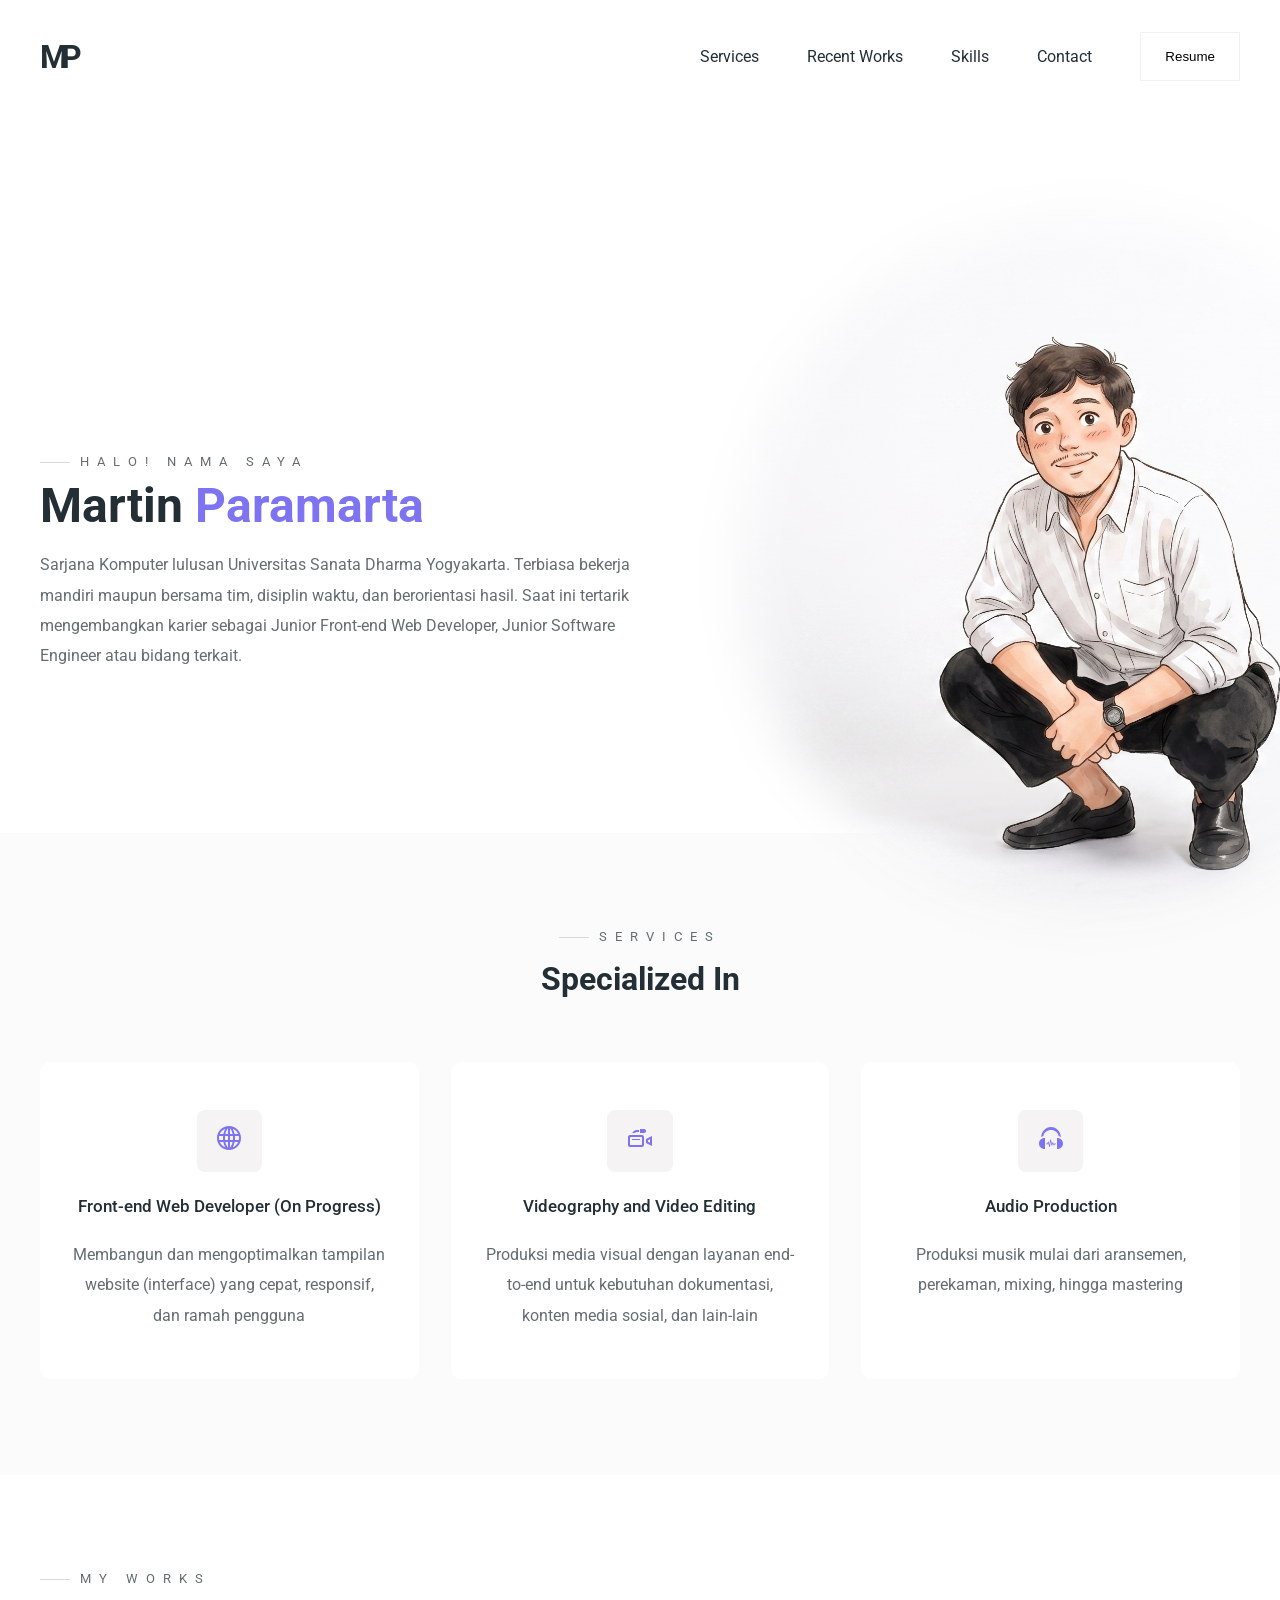
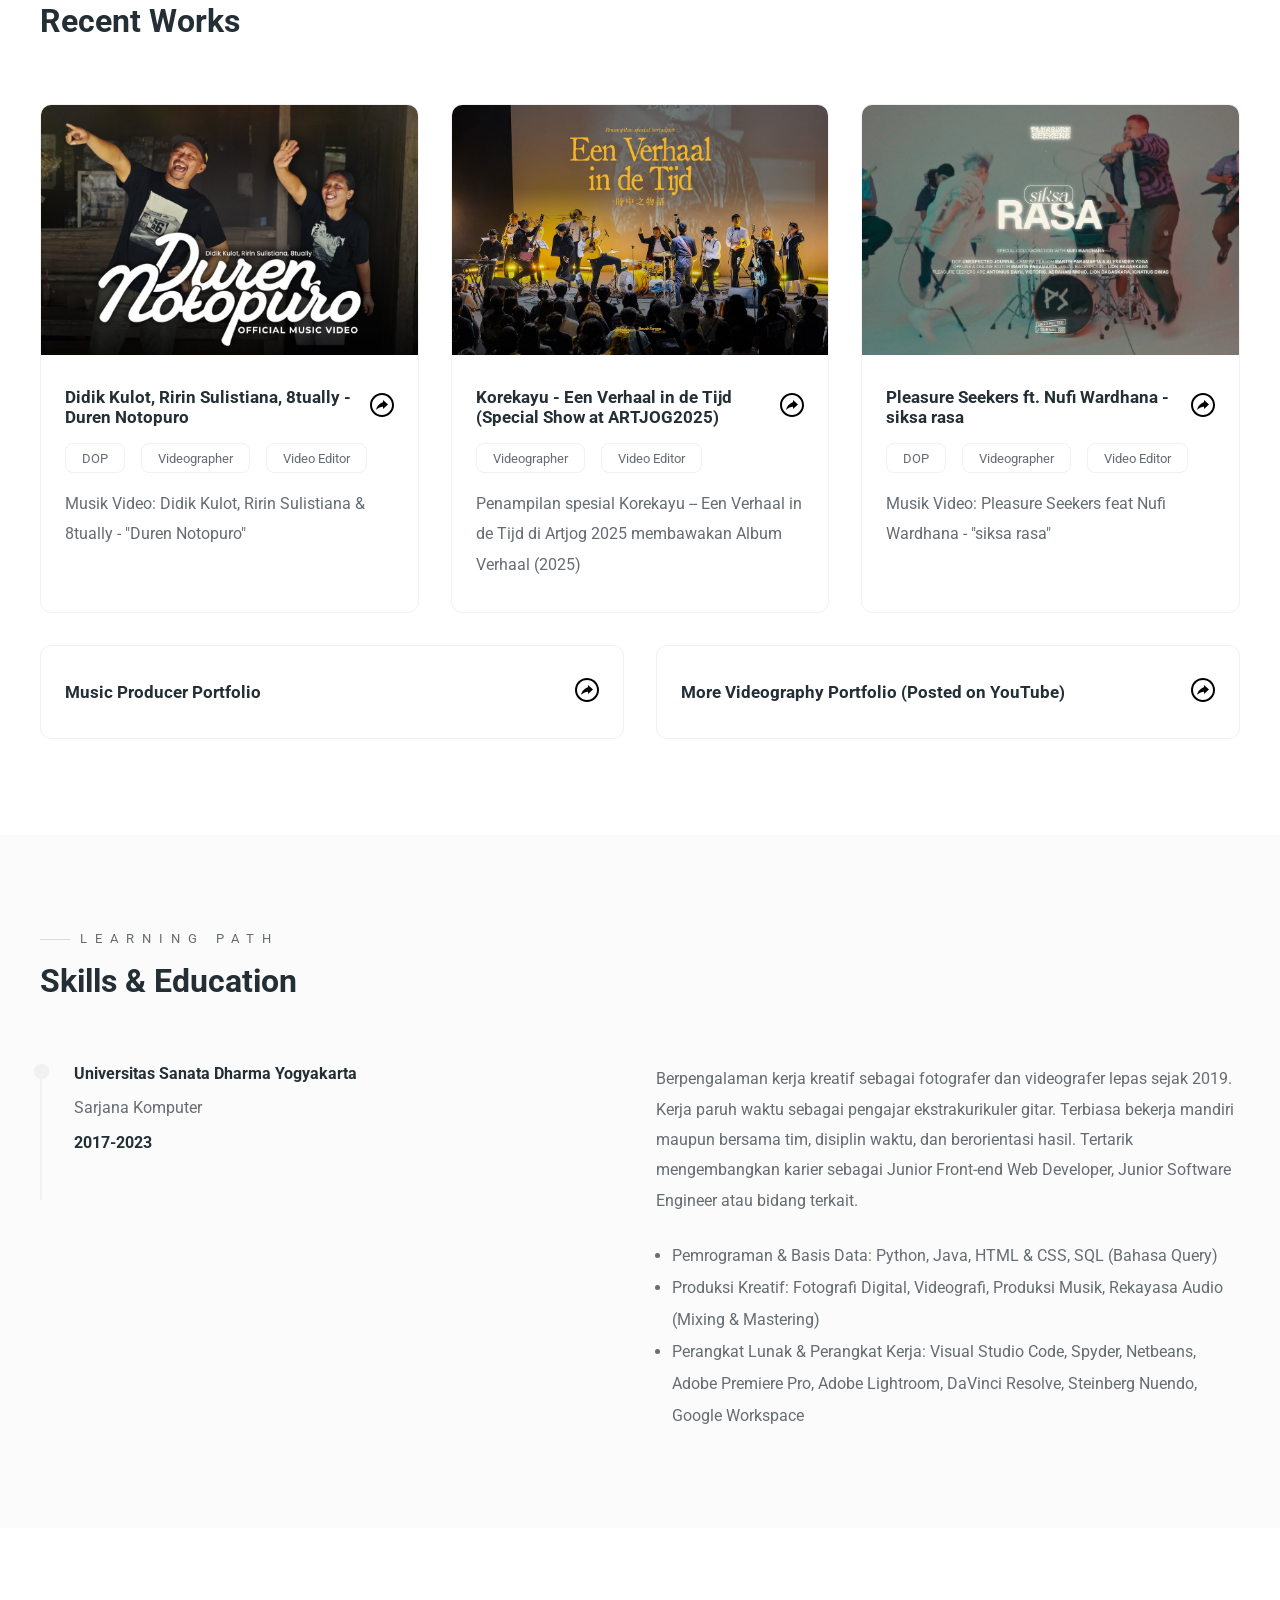
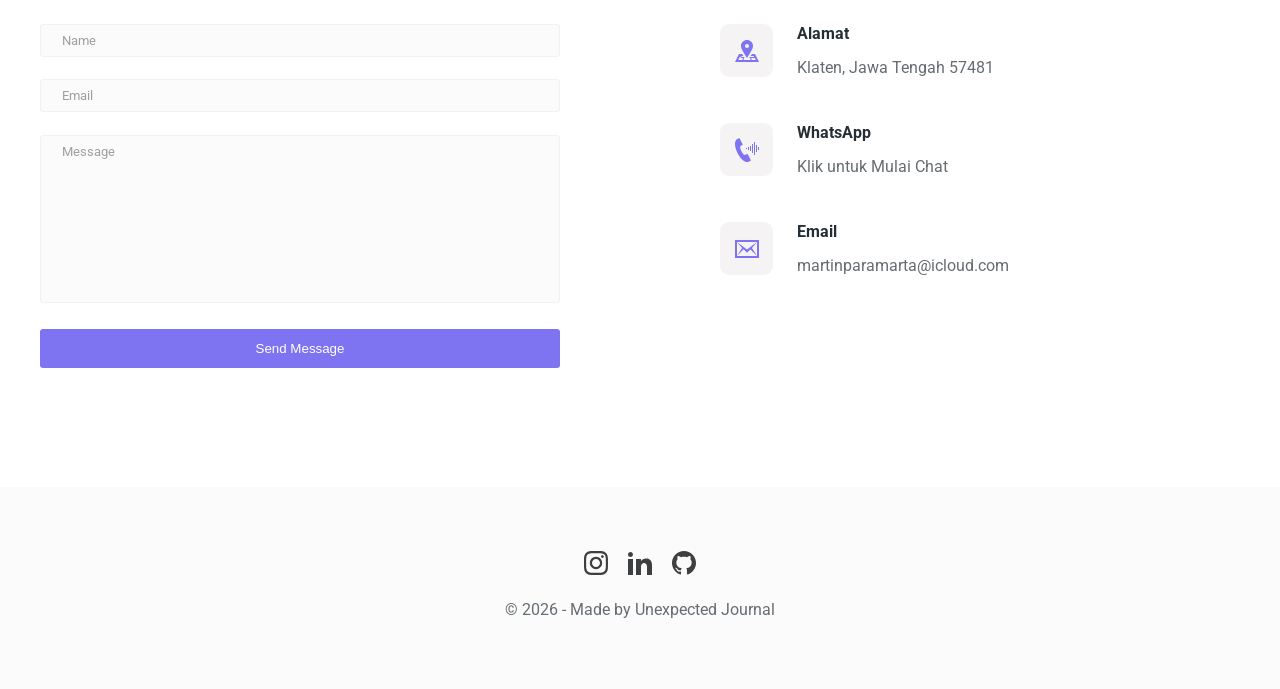
==== index.html @ ab2cdf09 "first commit" ====
<!DOCTYPE html>
<html lang="en">

<head>
    <meta charset="UTF-8">
    <meta name="viewport" content="width=device-width, initial-scale=1.0">
    <meta http-equiv="X-UA-Compatible" content="IE=edge">
    <title>Martin Paramarta - Portfolio</title>
    <link rel="icon" type="image/x-icon" href="/images/favicon.png">
    <link rel="stylesheet" href="styles/style.css">
    <link rel="stylesheet" href="styles/responsive.css">
</head>

<body>
    <!-- Header -->
    <header>
        <div class="main-container">
            <div class="nav">
                <div class="logo">
                    <a href="/index.html">MP</a>
                </div>
                <nav>
                    <ul>
                        <li><a href="#services">Services</a></li>
                        <li><a href="#portfolios">Recent Works</a></li>
                        <!--                         <li><a href="detailed-portfolio.html">More Portfolio</a></li> -->
                        <li><a href="#skills">Skills</a></li>
                        <li><a href="#contact">Contact</a></li>
                        <li><a href="https://docs.google.com/document/d/e/2PACX-1vTOr4Q7ADKhmPF-OUACERyrr32maQyXuFWQraZSVFPRrg-FwqGyvsqdiiZtaxk9Cw/pub"
                                target="_blank">
                                <button class="btn">Resume</button>
                            </a>

                        </li>
                    </ul>
                </nav>

                <div class="burger">
                    <div class="line-1"></div>
                    <div class="line-2"></div>
                    <div class="line-3"></div>
                </div>
            </div>

            <section id="hero">
                <div class="hero-left">
                    <div class="h3 pre-title">Halo! Nama Saya</div>
                    <h1 class="hero-name">Martin <span>Paramarta</span></h1>
                    <p>
                        Sarjana Komputer lulusan Universitas Sanata Dharma Yogyakarta. Terbiasa bekerja mandiri maupun
                        bersama tim, disiplin waktu, dan berorientasi hasil. Saat ini tertarik mengembangkan karier
                        sebagai Junior Front-end Web Developer, Junior Software Engineer atau bidang terkait.
                    </p>
                </div>
                <div class="hero-right">
                    <img src="./images/hero-image-profile.png" alt="Avatar Image">
                </div>
            </section>
        </div>
    </header>
    <!-- End of Header -->

    <!-- Services -->
    <section id="services">
        <div class="services main-container">
            <h3 class="pre-title">Services</h3>
            <h1 class="section-title services-title">Specialized In<h1>
                    <div class="grid-items">
                        <!-- Service 1 -->
                        <div class="service">
                            <div class="service-icon">
                                <svg xmlns="http://www.w3.org/2000/svg" width="24" height="24" viewBox="0 0 24 24">
                                    <path
                                        d="M12 0c-6.627 0-12 5.373-12 12s5.373 12 12 12 12-5.373 12-12-5.373-12-12-12zm10 12c0 .685-.07 1.354-.202 2h-3.853c.121-1.283.129-2.621 0-4h3.853c.132.646.202 1.315.202 2zm-.841-4h-3.5c-.383-1.96-1.052-3.751-1.948-5.278 2.435.977 4.397 2.882 5.448 5.278zm-5.554 0h-2.605v-5.658c1.215 1.46 2.117 3.41 2.605 5.658zm-4.605-5.658v5.658h-2.605c.488-2.248 1.39-4.198 2.605-5.658zm0 7.658v4h-2.93c-.146-1.421-.146-2.577 0-4h2.93zm0 6v5.658c-1.215-1.46-2.117-3.41-2.605-5.658h2.605zm2 5.658v-5.658h2.605c-.488 2.248-1.39 4.198-2.605 5.658zm0-7.658v-4h2.93c.146 1.421.146 2.577 0 4h-2.93zm-4.711-11.278c-.896 1.527-1.565 3.318-1.948 5.278h-3.5c1.051-2.396 3.013-4.301 5.448-5.278zm-6.087 7.278h3.853c-.121 1.283-.129 2.621 0 4h-3.853c-.132-.646-.202-1.315-.202-2s.07-1.354.202-2zm.639 6h3.5c.383 1.96 1.052 3.751 1.948 5.278-2.435-.977-4.397-2.882-5.448-5.278zm12.87 5.278c.896-1.527 1.565-3.318 1.948-5.278h3.5c-1.051 2.396-3.013 4.301-5.448 5.278z" />
                                </svg>
                            </div>
                            <h4>Front-end Web Developer (On Progress)</h4>
                            <p>Membangun dan mengoptimalkan tampilan website (interface) yang cepat, responsif, dan
                                ramah pengguna</p>
                        </div>

                        <!-- Service 2 -->
                        <div class="service">
                            <div class="service-icon">
                                <svg xmlns="http://www.w3.org/2000/svg" width="24" height="24" viewBox="0 0 24 24">
                                    <path
                                        d="M13.5 11c.276 0 .5.224.5.5v7c0 .276-.224.5-.5.5h-11c-.276 0-.5-.224-.5-.5v-7c0-.276.224-.5.5-.5h11zm2.5 0c0-1.104-.896-2-2-2h-12c-1.104 0-2 .896-2 2v8c0 1.104.896 2 2 2h12c1.104 0 2-.896 2-2v-8zm-4 3h-8v-1h8v1zm-3.757-10h2.757v2h-2.103c-.887 0-1.245.423-1.85 1h-3.047l2.121-2.121c.563-.563 1.326-.879 2.122-.879zm9.817 1c0 1.104-.896 2-2 2h-4.06v-4h4.06c1.104 0 2 .895 2 2zm3.94 8.236v3.528l-2-1v-1.528l2-1zm2-3.236l-6 3v4l6 3v-10z" />
                                </svg>
                            </div>
                            <h4>Videography and Video Editing</h4>
                            <p>Produksi media visual dengan layanan end-to-end untuk kebutuhan dokumentasi, konten media
                                sosial, dan lain-lain</p>
                        </div>

                        <!-- Service 3 -->
                        <div class="service">
                            <div class="service-icon">
                                <svg xmlns="http://www.w3.org/2000/svg" width="24" height="24" viewBox="0 0 24 24">
                                    <path
                                        d="M6 23v-11c-4.036 0-6 2.715-6 5.5 0 2.807 1.995 5.5 6 5.5zm18-5.5c0-2.785-1.964-5.5-6-5.5v11c4.005 0 6-2.693 6-5.5zm-12-13.522c-3.879-.008-6.861 2.349-7.743 6.195-.751.145-1.479.385-2.161.716.629-5.501 4.319-9.889 9.904-9.889 5.589 0 9.29 4.389 9.916 9.896-.684-.334-1.415-.575-2.169-.721-.881-3.85-3.867-6.205-7.747-6.197zm-1.151 16.712l.786-4.788.803 3.446c.079.353.569.393.703.053l.727-1.858.678 1.582c.113.262.468.303.637.072l.618-.84h1.199v-.737h-1.391c-.117 0-.229.056-.298.151l-.342.469-.779-1.813c-.13-.303-.562-.296-.683.011l-.616 1.576-.95-4.208c-.09-.398-.659-.375-.724.022l-.788 4.86-.805-2.993c-.09-.357-.595-.377-.709-.023l-.598 1.948h-1.317v.737h1.607c.133 0 .278-.108.315-.235l.298-1.008.906 3.607c.099.389.659.363.723-.031z" />
                                </svg>
                            </div>
                            <h4>Audio Production</h4>
                            <p>Produksi musik mulai dari aransemen, perekaman, mixing, hingga mastering
                            <p>
                        </div>
                    </div>
        </div>
    </section>
    <!-- End of Services -->

    <!-- Portfolio -->
    <section id="portfolios">
        <div class="portfolios main-container">
            <h3 class="pre-title">My Works</h3>
            <h1 class="section-title">Recent Works</h1>
            <div class="grid-items">

                <!-- Portfolio 1 -->
                <div class="portfolio">
                    <div class="portfolio-cover">
                        <img src="/images/portfolio/DidikKulot.jpg" alt="Portofolio 1">
                    </div>

                    <div class="portfolio-info">
                        <div class="portfolio-title">
                            <h4>Didik Kulot, Ririn Sulistiana, 8tually - Duren Notopuro</h4>
                            <a href="https://www.youtube.com/watch?v=ody6l8ahqWs" target="_blank"
                                class="portfolio-link">
                                <svg xmlns="http://www.w3.org/2000/svg" width="24" height="24" viewBox="0 0 24 24">
                                    <path
                                        d="M12 2c5.514 0 10 4.486 10 10s-4.486 10-10 10-10-4.486-10-10 4.486-10 10-10zm0-2c-6.627 0-12 5.373-12 12s5.373 12 12 12 12-5.373 12-12-5.373-12-12-12zm-6 17c1.513-6.587 7-7.778 7-7.778v-2.222l5 4.425-5 4.464v-2.223c0 .001-3.78-.114-7 3.334z" />
                                </svg>
                            </a>
                        </div>
                        <div class="portfolio-tags">
                            <div>DOP</div>
                            <div>Videographer</div>
                            <div>Video Editor</div>
                        </div>
                        <p>Musik Video: Didik Kulot, Ririn Sulistiana & 8tually - "Duren Notopuro"</p>
                    </div>
                </div>

                <!-- Portfolio 2 -->
                <div class="portfolio">
                    <div class="portfolio-cover">
                        <img src="/images/portfolio/KorekayuEen.jpg" alt="Portofolio 2">
                    </div>

                    <div class="portfolio-info">
                        <div class="portfolio-title">
                            <h4>Korekayu - Een Verhaal in de Tijd (Special Show at ARTJOG2025)</h4>
                            <a href="https://www.youtube.com/watch?v=RNj8ErkPtQ4&t=611s" target="_blank"
                                class="portfolio-link">
                                <svg xmlns="http://www.w3.org/2000/svg" width="24" height="24" viewBox="0 0 24 24">
                                    <path
                                        d="M12 2c5.514 0 10 4.486 10 10s-4.486 10-10 10-10-4.486-10-10 4.486-10 10-10zm0-2c-6.627 0-12 5.373-12 12s5.373 12 12 12 12-5.373 12-12-5.373-12-12-12zm-6 17c1.513-6.587 7-7.778 7-7.778v-2.222l5 4.425-5 4.464v-2.223c0 .001-3.78-.114-7 3.334z" />
                                </svg>
                            </a>
                        </div>
                        <div class="portfolio-tags">
                            <div>Videographer</div>
                            <div>Video Editor</div>
                        </div>
                        <p>Penampilan spesial Korekayu -- Een Verhaal in de Tijd di Artjog 2025 membawakan Album Verhaal
                            (2025)</p>
                    </div>
                </div>

                <!-- Portfolio 3 -->
                <div class="portfolio">
                    <div class="portfolio-cover">
                        <img src="/images/portfolio/PleasureSiksaRasa.jpg" alt="Portofolio 3">
                    </div>

                    <div class="portfolio-info">
                        <div class="portfolio-title">
                            <h4>Pleasure Seekers ft. Nufi Wardhana - siksa rasa</h4>
                            <a href="https://www.youtube.com/watch?v=SEQsMCCfrNI" target="_blank"
                                class="portfolio-link">
                                <svg xmlns="http://www.w3.org/2000/svg" width="24" height="24" viewBox="0 0 24 24">
                                    <path
                                        d="M12 2c5.514 0 10 4.486 10 10s-4.486 10-10 10-10-4.486-10-10 4.486-10 10-10zm0-2c-6.627 0-12 5.373-12 12s5.373 12 12 12 12-5.373 12-12-5.373-12-12-12zm-6 17c1.513-6.587 7-7.778 7-7.778v-2.222l5 4.425-5 4.464v-2.223c0 .001-3.78-.114-7 3.334z" />
                                </svg>
                            </a>
                        </div>
                        <div class="portfolio-tags">
                            <div>DOP</div>
                            <div>Videographer</div>
                            <div>Video Editor</div>
                        </div>
                        <p>Musik Video: Pleasure Seekers feat Nufi Wardhana - "siksa rasa"</p>
                    </div>
                </div>
                <div></div>
            </div>

            <div class="row-bottom">
                <!-- Portfolio 4 -->
                <div class="portfolio">
                    <div class="portfolio-info">
                        <div class="portfolio-title">
                            <h4>Music Producer Portfolio</h4>
                            <a href="https://drive.google.com/drive/folders/18QcXZD2z_mOtDazH-LnTQJ8lwPVHNUxE?usp=sharing"
                                target="_blank" class="portfolio-link">
                                <svg xmlns="http://www.w3.org/2000/svg" width="24" height="24" viewBox="0 0 24 24">
                                    <path
                                        d="M12 2c5.514 0 10 4.486 10 10s-4.486 10-10 10-10-4.486-10-10 4.486-10 10-10zm0-2c-6.627 0-12 5.373-12 12s5.373 12 12 12 12-5.373 12-12-5.373-12-12-12zm-6 17c1.513-6.587 7-7.778 7-7.778v-2.222l5 4.425-5 4.464v-2.223c0 .001-3.78-.114-7 3.334z" />
                                </svg>
                            </a>
                        </div>

                    </div>
                </div>

                <!-- Portfolio 5 -->
                <div class="portfolio">
                    <div class="portfolio-info">
                        <div class="portfolio-title">
                            <h4>More Videography Portfolio (Posted on YouTube)</h4>
                            <a href="https://www.youtube.com/playlist?list=PL3d4j510fymAic3P80GVKo7r_twOkDFHW"
                                target="_blank" class="portfolio-link">
                                <svg xmlns="http://www.w3.org/2000/svg" width="24" height="24" viewBox="0 0 24 24">
                                    <path
                                        d="M12 2c5.514 0 10 4.486 10 10s-4.486 10-10 10-10-4.486-10-10 4.486-10 10-10zm0-2c-6.627 0-12 5.373-12 12s5.373 12 12 12 12-5.373 12-12-5.373-12-12-12zm-6 17c1.513-6.587 7-7.778 7-7.778v-2.222l5 4.425-5 4.464v-2.223c0 .001-3.78-.114-7 3.334z" />
                                </svg>
                            </a>
                        </div>

                    </div>
                </div>
            </div>
        </div>
    </section>
    <!-- End of Portfolio -->

    <!-- Skills & Education -->
    <section id="skills">
        <div class="skills main-container">
            <h3 class="pre-title">Learning Path</h3>
            <h1 class="section-title">Skills & Education</h1>

            <div class="skills-grid">
                <div class="skills-left">
                    <div class="education">
                        <div class="line">
                            <div></div>
                        </div>

                        <!-- Education 1 -->
                        <!--                         <div class="education-info">
                            <h4 class="education-title">University</h4>
                            <p>Bachelor Degree</p>
                            <h4 class="education-years">2017-2023</h4>
                        </div> -->
                    </div>

                    <div class="education">
                        <div class="line">
                            <div></div>
                        </div>

                        <!-- Education 2 -->
                        <div class="education-info">
                            <h4 class="education-title">Universitas Sanata Dharma Yogyakarta</h4>
                            <p>Sarjana Komputer</p>
                            <h4 class="education-years">2017-2023</h4>
                        </div>
                    </div>
                </div>

                <div class="skills-right">
                    <p>Berpengalaman kerja kreatif sebagai fotografer dan videografer lepas sejak 2019. Kerja paruh
                        waktu sebagai pengajar ekstrakurikuler gitar. Terbiasa bekerja mandiri maupun bersama tim,
                        disiplin waktu, dan berorientasi hasil. Tertarik mengembangkan karier sebagai Junior Front-end
                        Web Developer, Junior Software Engineer atau bidang terkait.
                    </p>
                    <!--                     <div class="skills-list">
                        <ul>
                            <li>Video Editor</li>
                            <li>Video Editor</li>
                            <li>Video Editor</li>
                            <li>Video Editor</li>
                        </ul>
                        <ul>
                            <li>Audio Production</li>
                            <li>Audio Production</li>
                            <li>Audio Production</li>
                            <li>Audio Production</li>
                        </ul>
                    </div> -->
                    <div class="skills-list">
                        <ul>
                            <li>Pemrograman & Basis Data: Python, Java, HTML & CSS, SQL (Bahasa Query)</li>
                            <li>Produksi Kreatif: Fotografi Digital, Videografi, Produksi Musik, Rekayasa Audio (Mixing
                                & Mastering)</li>
                            <li>Perangkat Lunak & Perangkat Kerja: Visual Studio Code, Spyder, Netbeans, Adobe Premiere
                                Pro, Adobe Lightroom, DaVinci Resolve, Steinberg Nuendo, Google Workspace</li>
                        </ul>
                    </div>
                </div>
            </div>
        </div>
    </section>
    <!-- End of Skills & Education -->

    <!-- Contact -->
    <section id="contact">
        <div class="contact main-container">
            <div class="contact-left">
                <form class="contact-form" action="https://formspree.io/f/xpqvweja" method="POST">
                    <div>
                        <input type="text" placeholder="Name" name="name">
                    </div>
                    <div>
                        <input type="email" placeholder="Email" name="email">
                    </div>
                    <div>
                        <textarea name="message" id="message" cols="30" rows="10" placeholder="Message"></textarea>
                    </div>
                    <div>
                        <button class="btn-submit">Send Message</button>
                    </div>
                </form>
            </div>
            <div class="contact-right">
                <!-- Contact Item 1 -->
                <div class="contact-item">
                    <div class="contact-item-icon">
                        <svg xmlns="http://www.w3.org/2000/svg" width="24" height="24" viewBox="0 0 24 24">
                            <path
                                d="M12 1c-3.148 0-6 2.553-6 5.702 0 3.148 2.602 6.907 6 12.298 3.398-5.391 6-9.15 6-12.298 0-3.149-2.851-5.702-6-5.702zm0 8c-1.105 0-2-.895-2-2s.895-2 2-2 2 .895 2 2-.895 2-2 2zm8 6h-3.135c-.385.641-.798 1.309-1.232 2h3.131l.5 1h-4.264l-.344.544-.289.456h.558l.858 2h-7.488l.858-2h.479l-.289-.456-.343-.544h-2.042l-1.011-1h2.42c-.435-.691-.848-1.359-1.232-2h-3.135l-4 8h24l-4-8zm-12.794 6h-3.97l1.764-3.528 1.516 1.528h1.549l-.859 2zm8.808-2h3.75l1 2h-3.892l-.858-2z" />
                        </svg>
                    </div>
                    <div class="contact-item-detail">
                        <h4>Alamat</h4>
                        <p>Klaten, Jawa Tengah 57481</p>
                    </div>
                </div>
                <!-- Contact Item 2 -->
                <div class="contact-item">
                    <div class="contact-item-icon">
                        <svg width="24" height="24" xmlns="http://www.w3.org/2000/svg" fill-rule="evenodd"
                            clip-rule="evenodd">
                            <path
                                d="M16 22.621l-3.521-6.795c-.007.004-1.974.97-2.064 1.011-2.24 1.086-6.799-7.82-4.609-8.994l2.082-1.026-3.492-6.817-2.106 1.039c-1.622.845-2.298 2.627-2.289 4.843.027 6.902 6.711 18.013 12.212 18.117.575.011 1.137-.098 1.677-.345.121-.055 2.102-1.029 2.11-1.033zm4-5.621h-1v-13h1v13zm-2-2h-1v-9h1v9zm4-1h-1v-7h1v7zm-6-1h-1v-5h1v5zm-2-1h-1v-3h1v3zm10 0h-1v-3h1v3zm-12-1h-1v-1h1v1z" />
                        </svg>
                    </div>
                    <div class="contact-item-detail">
                        <h4>WhatsApp</h4>
                        <div class="contact-whatsapp"> <a href="https://api.whatsapp.com/send?phone=6285802259599"
                                target="_blank">
                                <p>Klik untuk Mulai Chat</p>
                            </a></div>
                    </div>
                </div>
                <!-- Contact Item 3 -->
                <div class="contact-item">
                    <div class="contact-item-icon">
                        <svg xmlns="http://www.w3.org/2000/svg" width="24" height="24" viewBox="0 0 24 24">
                            <path
                                d="M22 5v14h-20v-14h20zm2-2h-24v18h24v-18zm-2 16l-6.526-6.618-3.445 3.483-3.418-3.525-6.611 6.66 5.051-8-5.051-6 10.029 7.446 9.971-7.446-4.998 6.01 4.998 7.99z" />
                        </svg>
                    </div>
                    <div class="contact-item-detail">
                        <h4>Email</h4>
                        <p>martinparamarta@icloud.com</p>
                    </div>
                </div>
            </div>
        </div>
    </section>
    <!-- End of Contact -->

    <!-- Footer -->
    <footer>
        <div class="footer-icon">
            <a href="https://www.instagram.com/martinpmt/" target="_blank">
                <svg xmlns="http://www.w3.org/2000/svg" width="24" height="24" viewBox="0 0 24 24">
                    <path
                        d="M12 2.163c3.204 0 3.584.012 4.85.07 3.252.148 4.771 1.691 4.919 4.919.058 1.265.069 1.645.069 4.849 0 3.205-.012 3.584-.069 4.849-.149 3.225-1.664 4.771-4.919 4.919-1.266.058-1.644.07-4.85.07-3.204 0-3.584-.012-4.849-.07-3.26-.149-4.771-1.699-4.919-4.92-.058-1.265-.07-1.644-.07-4.849 0-3.204.013-3.583.07-4.849.149-3.227 1.664-4.771 4.919-4.919 1.266-.057 1.645-.069 4.849-.069zm0-2.163c-3.259 0-3.667.014-4.947.072-4.358.2-6.78 2.618-6.98 6.98-.059 1.281-.073 1.689-.073 4.948 0 3.259.014 3.668.072 4.948.2 4.358 2.618 6.78 6.98 6.98 1.281.058 1.689.072 4.948.072 3.259 0 3.668-.014 4.948-.072 4.354-.2 6.782-2.618 6.979-6.98.059-1.28.073-1.689.073-4.948 0-3.259-.014-3.667-.072-4.947-.196-4.354-2.617-6.78-6.979-6.98-1.281-.059-1.69-.073-4.949-.073zm0 5.838c-3.403 0-6.162 2.759-6.162 6.162s2.759 6.163 6.162 6.163 6.162-2.759 6.162-6.163c0-3.403-2.759-6.162-6.162-6.162zm0 10.162c-2.209 0-4-1.79-4-4 0-2.209 1.791-4 4-4s4 1.791 4 4c0 2.21-1.791 4-4 4zm6.406-11.845c-.796 0-1.441.645-1.441 1.44s.645 1.44 1.441 1.44c.795 0 1.439-.645 1.439-1.44s-.644-1.44-1.439-1.44z" />
                </svg>
            </a>
            <a href="http://www.linkedin.com/in/martin-paramarta" target="_blank">
                <svg xmlns="http://www.w3.org/2000/svg" width="24" height="24" viewBox="0 0 24 24">
                    <path
                        d="M4.98 3.5c0 1.381-1.11 2.5-2.48 2.5s-2.48-1.119-2.48-2.5c0-1.38 1.11-2.5 2.48-2.5s2.48 1.12 2.48 2.5zm.02 4.5h-5v16h5v-16zm7.982 0h-4.968v16h4.969v-8.399c0-4.67 6.029-5.052 6.029 0v8.399h4.988v-10.131c0-7.88-8.922-7.593-11.018-3.714v-2.155z" />
                </svg>
            </a>

            <a href="https://github.com/unexpectedjournal" target="_blank">
                <svg xmlns="http://www.w3.org/2000/svg" width="24" height="24" viewBox="0 0 24 24">
                    <path
                        d="M12 0c-6.626 0-12 5.373-12 12 0 5.302 3.438 9.8 8.207 11.387.599.111.793-.261.793-.577v-2.234c-3.338.726-4.033-1.416-4.033-1.416-.546-1.387-1.333-1.756-1.333-1.756-1.089-.745.083-.729.083-.729 1.205.084 1.839 1.237 1.839 1.237 1.07 1.834 2.807 1.304 3.492.997.107-.775.418-1.305.762-1.604-2.665-.305-5.467-1.334-5.467-5.931 0-1.311.469-2.381 1.236-3.221-.124-.303-.535-1.524.117-3.176 0 0 1.008-.322 3.301 1.23.957-.266 1.983-.399 3.003-.404 1.02.005 2.047.138 3.006.404 2.291-1.552 3.297-1.23 3.297-1.23.653 1.653.242 2.874.118 3.176.77.84 1.235 1.911 1.235 3.221 0 4.609-2.807 5.624-5.479 5.921.43.372.823 1.102.823 2.222v3.293c0 .319.192.694.801.576 4.765-1.589 8.199-6.086 8.199-11.386 0-6.627-5.373-12-12-12z" />
                </svg>
            </a>
        </div>
        <p>&#169; 2026 - Made by Unexpected Journal</p>
    </footer>
    <!-- End of Footer -->

    <!-- Javascript -->
    <script src="script/main.js"></script>
</body>

</html>
---- styles/style.css ----
@import url('https://fonts.googleapis.com/css2?family=Roboto:ital,wght@0,100..900;1,100..900&display=swap');


:root {
    --primaryTextColor: #232e35;
    /* title */
    --secondaryTextColor: #656d72;
    /* paragraph */

    --borderColor: #f1f1f1;
    --lineColor: #d9d9d9;
    /* pre-title line */

    --primaryBackgroundColor: #fff;
    --secondaryBackgroundColor: #fbfbfb;
    --thirdBackgroundColor: #f5f3f3;

    --primaryIconColor: #7e74f1;
    --primaryIconColorHover: #5d51e8;

    --sectionPadding: 6rem 0;
    --itemBorderRadius: 0.7rem;
}

* {
    margin: 0;
    padding: 0;
    box-sizing: border-box;
}

body {
    font-family: "Roboto", sans-serif;
}

h1,
h2,
h3,
h4,
h5,
h6,
strong {
    color: var(--primaryTextColor);
}

p {
    font-size: 1rem;
    /* 1rem = 16px */
    line-height: 1.9rem;
}

p,
span,
label,
input,
textarea,
li {
    color: var(--secondaryTextColor);
}

a {
    text-decoration: none;
}

.main-container {
    width: 1200px;
    margin: 0 auto;
}

@media screen and (max-width: 1200px) {
    .main-container {
        width: 90%;
    }
}

/* Buttons */
.btn {
    padding: 1rem 1.5rem;
    background: white;
    border: 1.5px solid var(--borderColor);
    cursor: pointer;
    transition: 0.2s ease-in-out;
}

.btn:hover {
    box-shadow: rgba(0, 0, 0, 0.05) 0px 3px 5px;
}

/* Titles */
.section-title {
    margin: 1rem 0 4rem;
    font-size: 2rem;
}

.pre-title {
    text-transform: uppercase;
    letter-spacing: .5rem;
    color: var(--secondaryTextColor);
    position: relative;
    padding-left: 40px;
    width: fit-content;
    font-weight: 400;
    font-size: 0.8rem;
}

.pre-title::before {
    content: "";
    width: 30px;
    height: 1px;
    background: var(--lineColor);
    position: absolute;
    display: block;
    left: 0;
    top: 50%;
}

/* Layout */
.grid-items {
    display: grid;
    grid-template-columns: repeat(auto-fit, minmax(350px, 1fr));
    gap: 2rem;
}

.row-bottom {
    display: grid;
    grid-template-columns: repeat(auto-fit, minmax(350px, 1fr));
    gap: 2rem;
}


/* Logo and Navigation Menu */
.nav {
    display: flex;
    justify-content: space-between;
    padding: 2rem 0;
}

.nav ul {
    list-style: none;
    display: flex;
    gap: 3rem;
}

.nav ul :hover {
    color: var(--primaryIconColorHover);
    transition: .2s ease-in-out;
    transform: scale(1.05);
}

.logo {
    display: flex;
    align-items: center;
    font-weight: 700;
    font-size: 2rem;
    letter-spacing: -7px;
}

.logo a {
    color: var(--primaryTextColor);
    font-kerning: 100;
}

.logo :hover {
    color: var(--primaryIconColorHover);
    transition: .5s ease-in-out;
    transform: rotateY(360deg) scale(1.5);
}

nav ul li {
    display: flex;
    align-items: center;
}

nav ul li a {
    color: var(--primaryTextColor);
}


/* Burger List */
.burger div {
    width: 25px;
    height: 2px;
    background-color: #000;
    margin: 7px;
    transition: all 0.3s;
    z-index: 99;
}

.burger {
    display: none;
    z-index: 99;
    position: fixed;
    top: 33px;
    right: 35px;
}

/* Hero Section */
#hero {
    height: 720px;
    display: grid;
    grid-template-columns: 1fr 1fr;
    align-items: center;
}

.hero-name {
    font-size: 3rem;
    font-weight: 700;
    margin: 0.5rem 0 1rem;
}

.hero-name span {
    color: var(--primaryIconColor)
}

.hero-right img {
    width: 150%;
    display: flex;
    justify-content: center;
    margin: 0 auto;
}

/* Services Section */
#services {
    background-color: var(--secondaryBackgroundColor);
    padding: var(--sectionPadding);
}

.services .pre-title {
    margin: 0 auto;
}

.services-title {
    text-align: center;
}

.service {
    padding: 3rem 2rem;
    text-align: center;
    background: var(--primaryBackgroundColor);
    border-radius: var(--itemBorderRadius);
}

.service h4 {
    margin: 1.5rem 0;
    font-weight: 500;
    font-size: 1.05rem;
}

.service p {
    font-size: .8;
    font-weight: 400;
}

.service-icon {
    background: var(--thirdBackgroundColor);
    width: fit-content;
    margin: 0 auto;
    padding: 1rem 1.3rem;
    border-radius: 0.5rem;
}

.service-icon svg {
    fill: var(--primaryIconColor);
}

/* Portfolio Section */
#portfolios {
    padding: var(--sectionPadding);
}

.portfolio {
    border-radius: var(--itemBorderRadius);
    overflow: hidden;
    border: 1px solid var(--borderColor);
}

.portfolio-cover {
    height: 250px;
}

.portfolio-cover img {
    width: 100%;
    height: 100%;
    object-fit: cover;
}

.portfolio-info {
    padding: 2rem 1.5rem;
}

.portfolio-title {
    display: flex;
    justify-content: space-between;
    align-items: center;
    gap: 1rem;
}

.portfolio h4 {
    font-width: 500;
    font-size: 1.05rem;
}

.portfolio-title a svg:hover {
    fill: var(--primaryIconColor);
    transform: scale(2)
}

.portfolio-title a svg {
    transition: 0.2s ease-in-out;
}

.portfolio-tags {
    display: flex;
    gap: 1rem;
    margin: 1rem 0;
}

.portfolio-tags div {
    font-size: 0.8rem;
    border-radius: 0.5rem;
    border: 1px solid var(--borderColor);
    padding: 0.4rem 1rem;
    color: var(--secondaryTextColor);
}

/* Skills & Education Section */
#skills {
    background-color: var(--secondaryBackgroundColor);
    padding: var(--sectionPadding);
}

.skills-grid {
    display: grid;
    grid-template-columns: repeat(auto-fit, minmax(350px, 1fr));
    gap: 2rem;
}

.education {
    display: flex;
    gap: 2rem;
}

.education .line {
    padding: 0rem;
}

.education .line div {
    width: 2px;
    height: 100%;
    background: var(--borderColor);
    position: relative;
}

.education-info p {
    margin: 0.6rem 0 0.6rem;
}

.education-years {
    margin-bottom: 3rem;
}

/* Dot on Education Line */
.education .line div:before {
    content: "";
    width: 15px;
    height: 15px;
    background: var(--borderColor);
    border-radius: 50%;
    position: absolute;
    left: -6px;
}

.skills-list {
    display: grid;
    /*   grid-template-columns: 1fr 1fr; */
    margin-top: 1.5rem;
}

.skills-right ul {
    line-height: 2rem;
    padding: 0 1rem;
}

/* Contact Section */
#contact {
    padding: var(--sectionPadding);
}

.contact {
    display: grid;
    grid-template-columns: repeat(auto-fit, minmax(400px, 1fr));
    gap: 10rem;
}

.contact-form div {
    margin-bottom: 1.4rem;
}

.contact-form input,
.contact-form textarea {
    width: 100%;
    padding: .5rem 1.3rem;
    font-family: "Roboto", sans-serif;
    background: var(--secondaryBackgroundColor);
    border: 1px solid var(--borderColor);
    border-radius: 3px;
    resize: none;
}

.contact-form input::placeholder,
.contact-form textarea::placeholder {
    color: #9d9fa1;
}

.contact-form input:focus,
.contact-form textarea:focus {
    outline: none;
    border: 1px solid #7d7d7d;
}

.contact-whatsapp :hover {
    color: var(--primaryIconColorHover);
    transform: scale(1.1);
    transition: .2s ease-in-out;
}

.btn-submit {
    width: 100%;
    padding: .75rem 1.3rem;
    background-color: var(--primaryIconColor);
    color: #fff;
    border: none;
    border-radius: 3px;
    cursor: pointer;
    transition: .2s ease-in-out;
}

.btn-submit hover {
    background: var(--primaryIconColorHover)
}

.contact-item {
    display: flex;
    gap: 1.5rem;
    margin-bottom: 2.5rem;
}

.contact-item-icon {
    background: var(--thirdBackgroundColor);
    width: 53px;
    height: 53px;
    border-radius: 9px;
    display: flex;
    justify-content: center;
    align-items: center;
}

.contact-item-icon svg {
    fill: var(--primaryIconColor);
}

.contact-item-detail h4 {
    margin-bottom: .6rem;
}

/* Footer Section */
footer {
    padding: 4rem 0;
    background: var(--secondaryBackgroundColor);
    text-align: center;
}

.footer-icon {
    margin-bottom: 1rem;
}

.footer-icon a {
    margin: 0 .5rem;
}

.footer-icon svg {
    fill: #3e3f40;
}

.footer-icon a:hover svg {
    fill: #000;
    cursor: pointer;
    transform: scale(1.5);
    transition: .2s ease-in-out;
}

/* Detailed Portfolio Section */
/* #detail-port {
    padding: var(--sectionPadding);
}

.detail-port .pre-title {
    margin: 0 auto;
}

.detail-port-title {
    text-align: center;
}

.detail-port {
    padding: 3rem 2rem;
    text-align: center;
    background: var(--primaryBackgroundColor);
    border-radius: var(--itemBorderRadius);
}

.video-frame iframe {
    border-radius: 10px;
} */
---- styles/responsive.css ----
@media screen and (max-width: 1000px) {
    p {
        font-size: .9rem;
        line-height: 1.8rem;
    }

    .grid-items {
        gap: 1rem;
    }

    .skills-right ul li {
        font-size: .9rem;
    }
}


@media screen and (max-width: 825px) {

    /* Burger */
    .burger {
        display: block;
        cursor: pointer;
    }

    .toggle-burger .line-1 {
        transform: rotate(-45deg) translate(-5px, 7.5px);
    }

    .toggle-burger .line-2 {
        opacity: 0;
    }

    .toggle-burger .line-3 {
        transform: rotate(45deg) translate(-5px, -7.5px);
    }

    /* Navigation */
    nav {
        position: fixed;
        width: 50%;
        right: 0;
        top: 0;
        height: 100vh;
        flex-direction: column;
        background: var(--primaryBackgroundColor);
        border-left: 1px solid var(--borderColor);
        z-index: 9;
        transform: translateX(100%);
        transition: 0.2s ease-in-out;
    }

    nav ul {
        height: 100vh;
        align-items: center;
        flex-direction: column;
        justify-content: center;
    }

    .nav-active {
        transform: translateX(0);
    }

    :root {
        --sectionPadding: 4rem 0;
    }

    .section-title {
        font-size: 1.6rem;
        margin: 0.6rem 0 2.5rem;
    }

    .pre-title {
        font-size: 0.8rem;
    }

    /* Hero Section */
    #hero {
        grid-template-columns: 1fr;
        height: fit-content;
    }

    .hero-right {
        order: -1;
    }

    .hero-right img {
        width: 70%;
    }

    .hero-left {
        text-align: center;
        padding-bottom: 5rem;
    }

    .hero-left .pre-title {
        margin: 0 auto;
    }

    .hero-name {
        font-size: 2.3rem;
        margin-bottom: .5rem;
    }

    /* Skill Sectoion */
    .skill-grid {
        gap: 1rem;
    }

    /* Footer Section */
    footer {
        padding: 2rem 0;
    }
}

@media screen and (max-width: 640px) {

    /* Titles */
    .section-title {
        font-size: 1.3rem;
    }

    .pre-title {
        font-size: 0.7rem;
    }

}
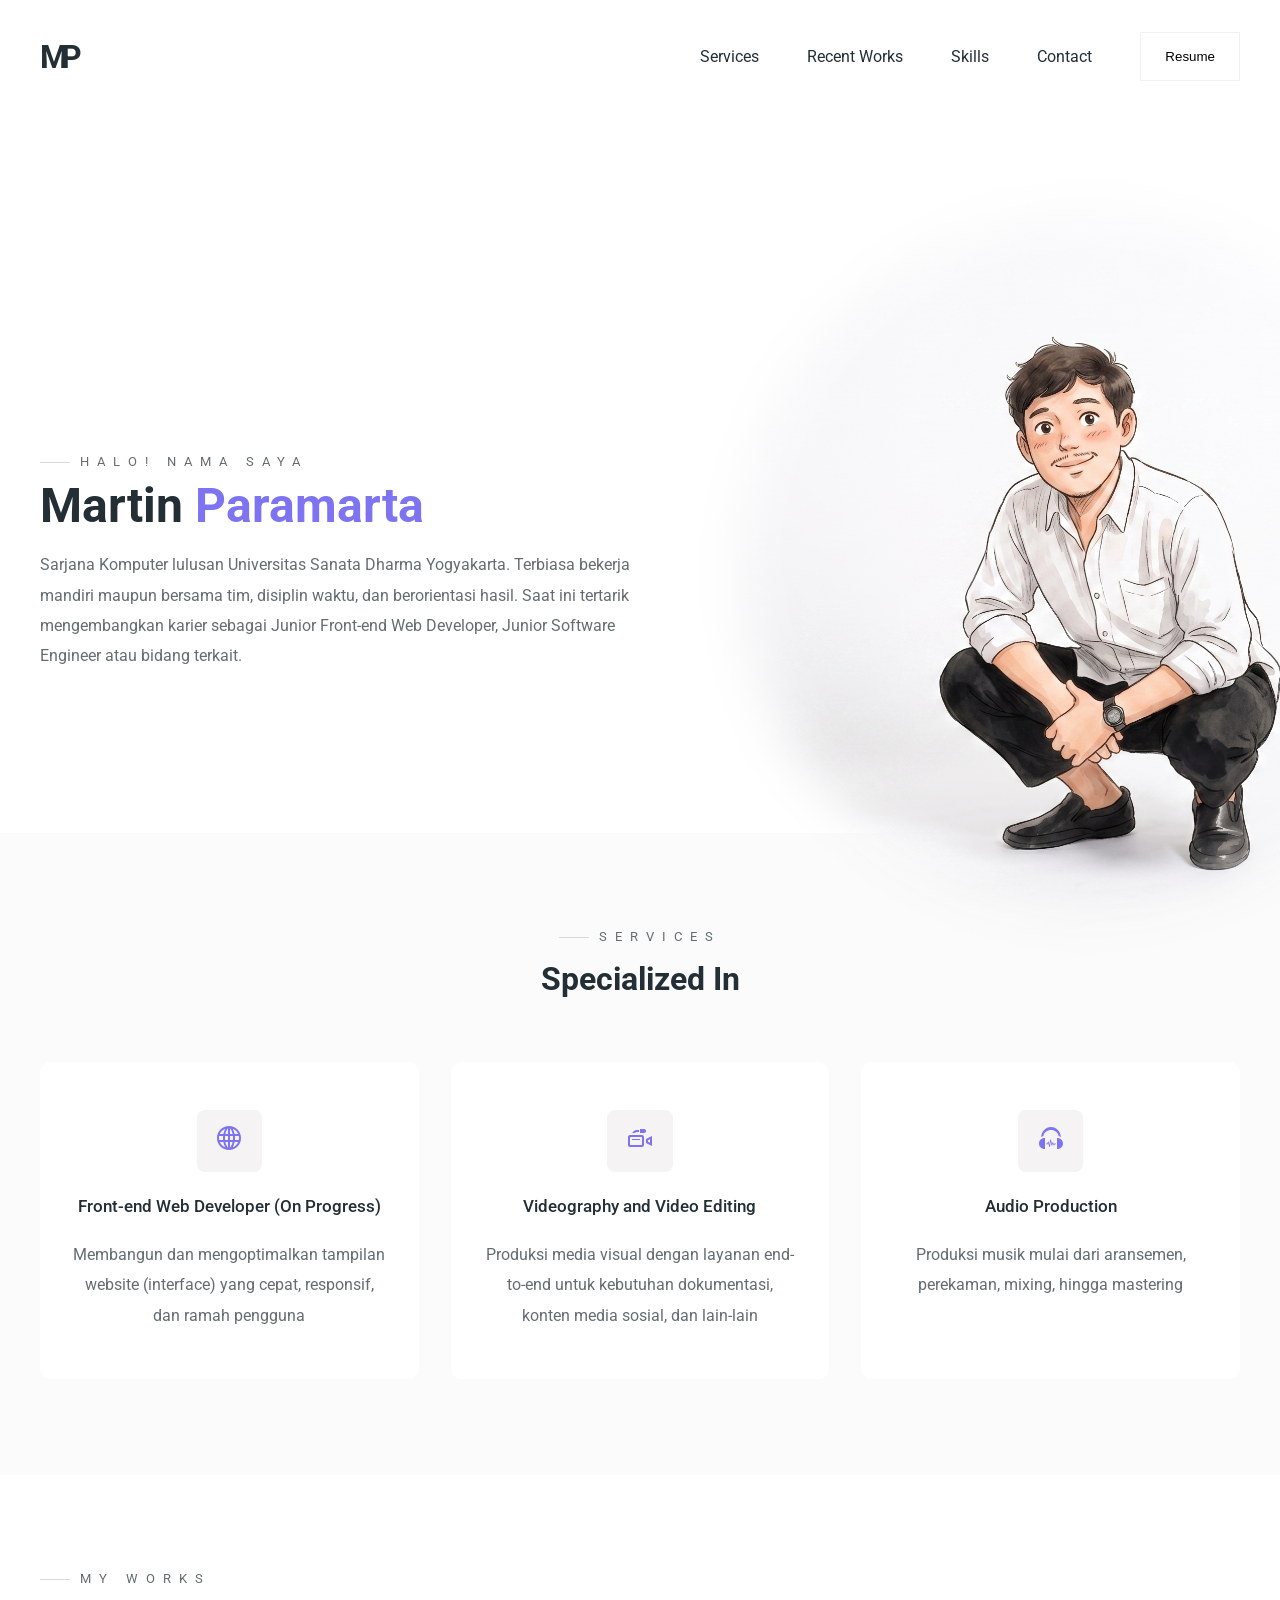
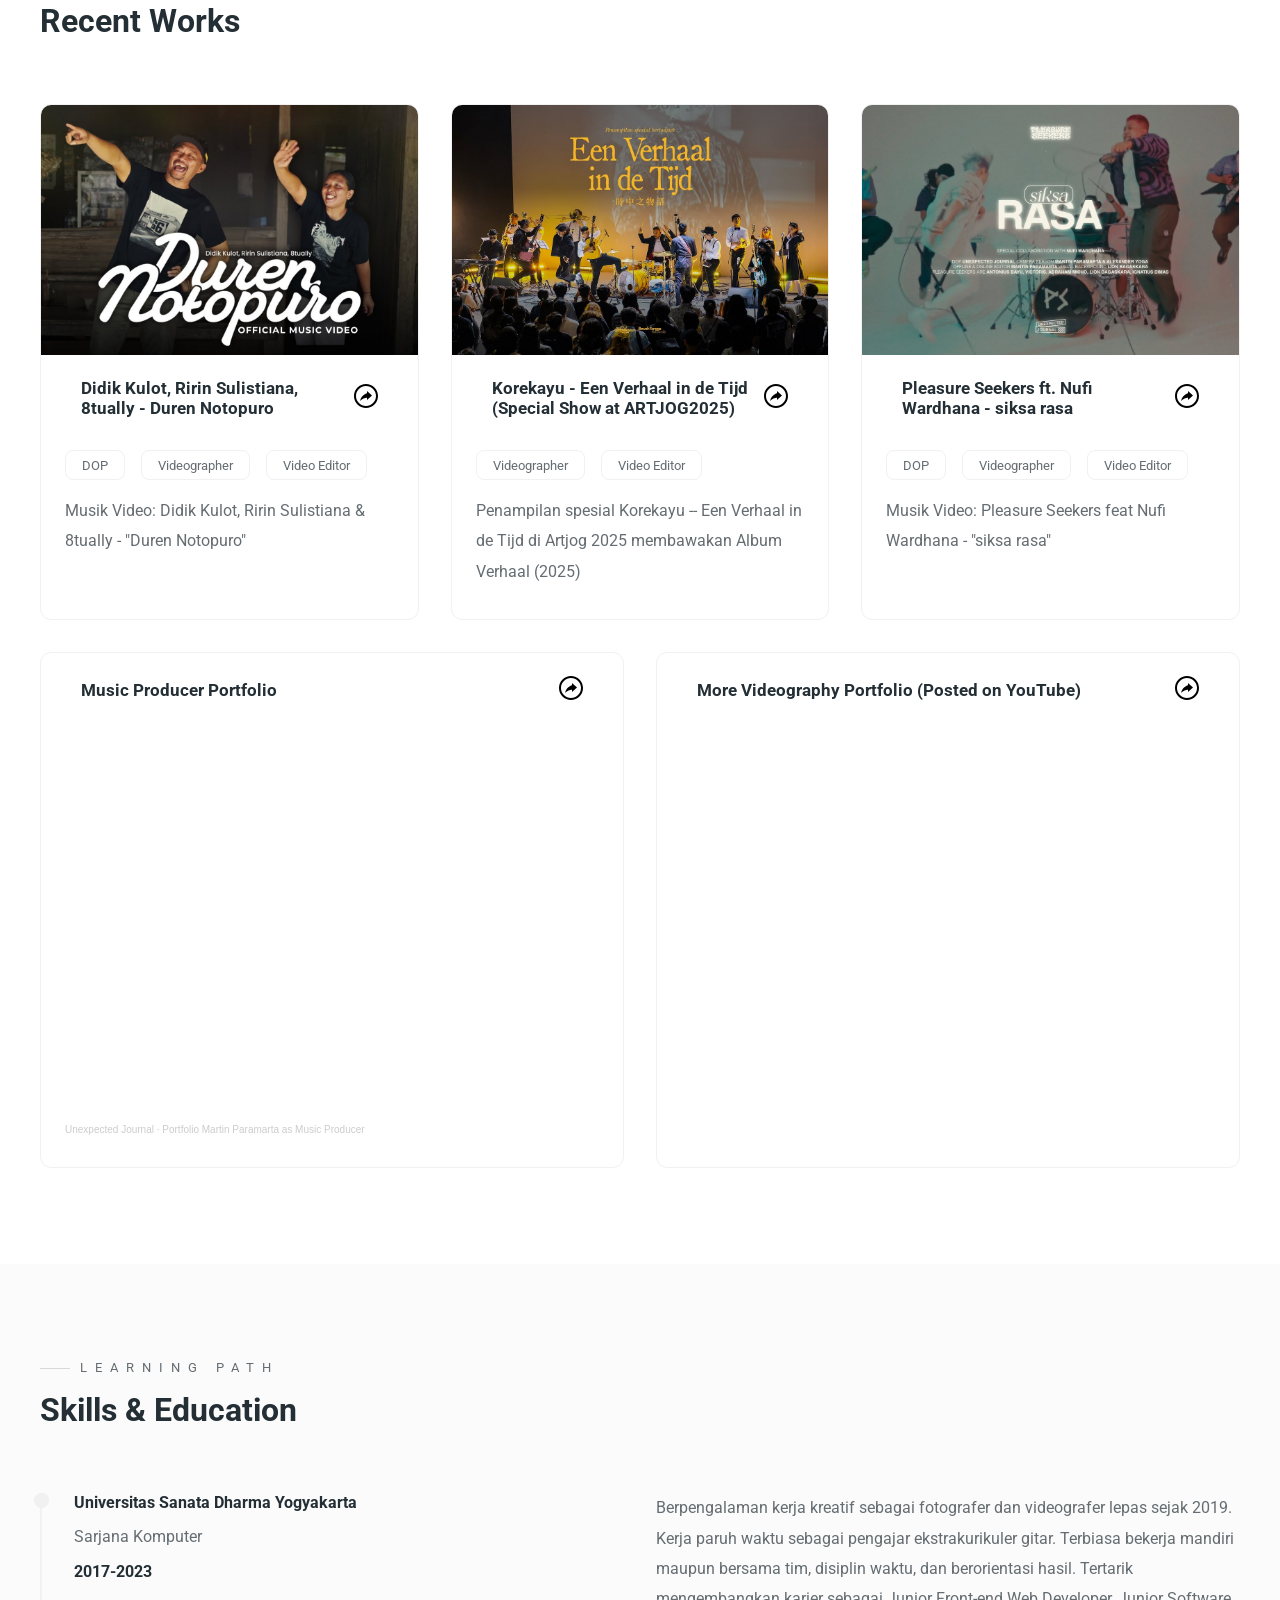
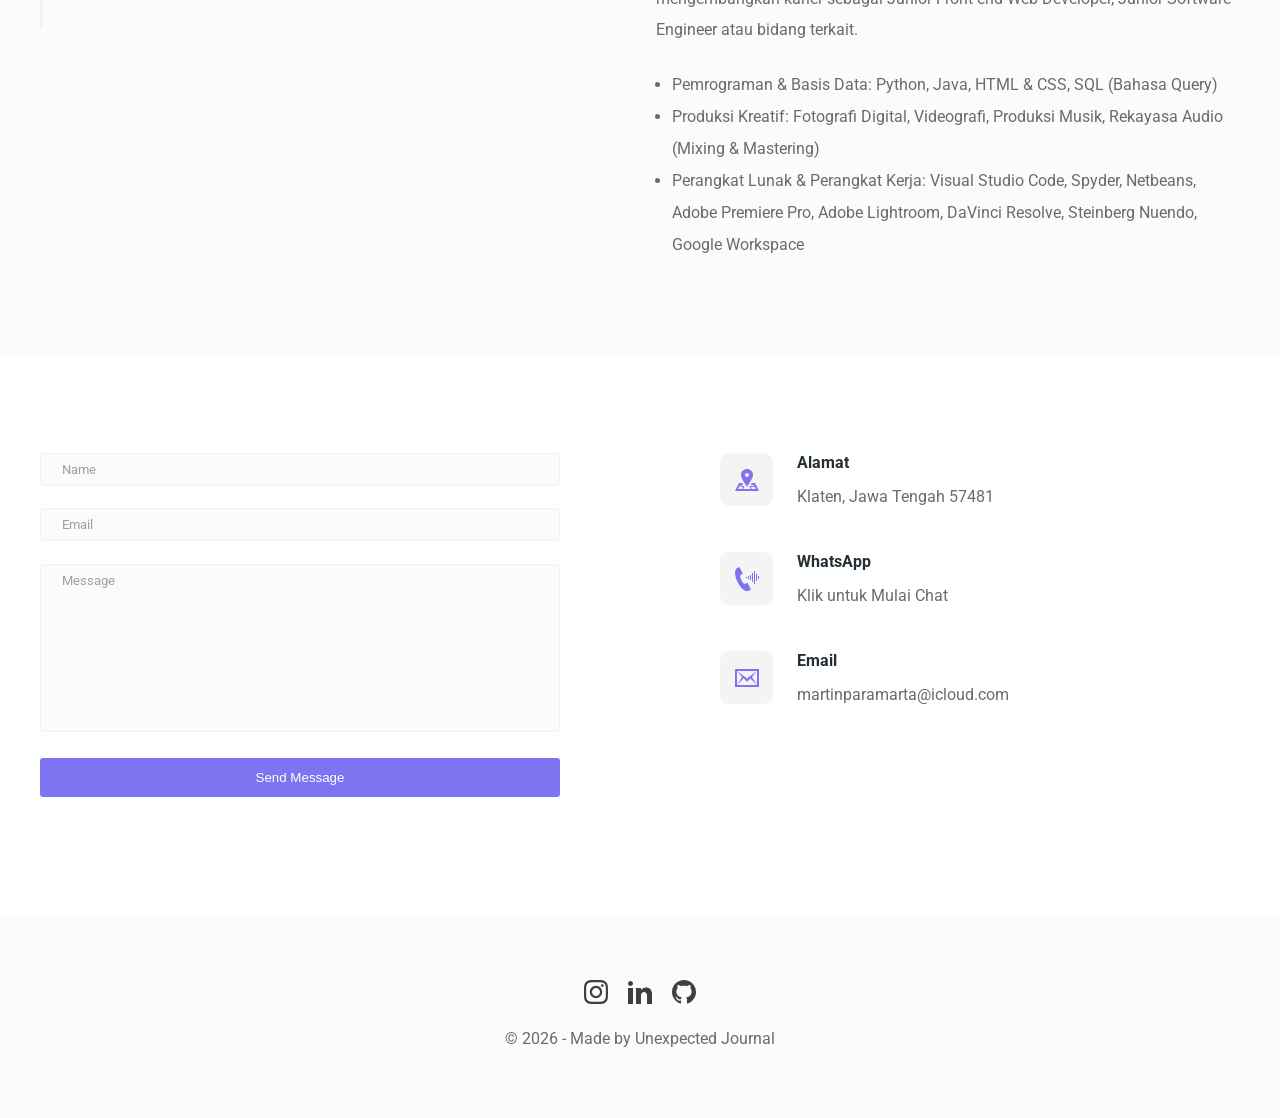
==== commit 96fe9bf0: "add portfolio embed" ====
--- a/index.html
+++ b/index.html
@@ -202,15 +202,29 @@
                     <div class="portfolio-info">
                         <div class="portfolio-title">
                             <h4>Music Producer Portfolio</h4>
-                            <a href="https://drive.google.com/drive/folders/18QcXZD2z_mOtDazH-LnTQJ8lwPVHNUxE?usp=sharing"
-                                target="_blank" class="portfolio-link">
+                            <a href="https://on.soundcloud.com/WTE9bWwYuh9X08wIkq" target="_blank"
+                                class="portfolio-link">
                                 <svg xmlns="http://www.w3.org/2000/svg" width="24" height="24" viewBox="0 0 24 24">
                                     <path
                                         d="M12 2c5.514 0 10 4.486 10 10s-4.486 10-10 10-10-4.486-10-10 4.486-10 10-10zm0-2c-6.627 0-12 5.373-12 12s5.373 12 12 12 12-5.373 12-12-5.373-12-12-12zm-6 17c1.513-6.587 7-7.778 7-7.778v-2.222l5 4.425-5 4.464v-2.223c0 .001-3.78-.114-7 3.334z" />
                                 </svg>
                             </a>
                         </div>
-
+                        <div class="embed">
+                            <iframe width="100%" height="400" scrolling="yes" frameborder="no"
+                                allow="autoplay; encrypted-media"
+                                src="https://w.soundcloud.com/player/?url=https%3A//api.soundcloud.com/playlists/soundcloud%253Aplaylists%253A2270680943&color=%23ff5500&auto_play=false&hide_related=false&show_comments=true&show_user=true&show_reposts=false&show_teaser=true&visual=true"></iframe>
+                            <div
+                                style="font-size: 10px; color: #cccccc;line-break: anywhere;word-break: normal;overflow: hidden;white-space: nowrap;text-overflow: ellipsis; font-family: Interstate,Lucida Grande,Lucida Sans Unicode,Lucida Sans,Garuda,Verdana,Tahoma,sans-serif;font-weight: 100;">
+                                <a href="https://soundcloud.com/unexpected-journal" title="Unexpected Journal"
+                                    target="_blank" style="color: #cccccc; text-decoration: none;">Unexpected
+                                    Journal</a> · <a
+                                    href="https://soundcloud.com/unexpected-journal/sets/portfolio-martin-paramarta-as"
+                                    title="Portfolio Martin Paramarta as Music Producer" target="_blank"
+                                    style="color: #cccccc; text-decoration: none;">Portfolio Martin Paramarta as
+                                    Music Producer</a>
+                            </div>
+                        </div>
                     </div>
                 </div>
 
@@ -227,7 +241,13 @@
                                 </svg>
                             </a>
                         </div>
-
+                        <div class="embed">
+                            <iframe width="100%" height="315"
+                                src="https://www.youtube-nocookie.com/embed/videoseries?si=I7QcuNUUTwC35d9t&amp;list=PL3d4j510fymAic3P80GVKo7r_twOkDFHW"
+                                title="YouTube video player" frameborder="0"
+                                allow="accelerometer; autoplay; clipboard-write; encrypted-media; gyroscope; picture-in-picture; web-share"
+                                referrerpolicy="strict-origin-when-cross-origin" allowfullscreen></iframe>
+                        </div>
                     </div>
                 </div>
             </div>
--- a/styles/style.css
+++ b/styles/style.css
@@ -292,6 +292,8 @@
     justify-content: space-between;
     align-items: center;
     gap: 1rem;
+    margin-top: -25px;
+    padding: 1rem;
 }
 
 .portfolio h4 {
@@ -387,7 +389,7 @@
 
 .contact {
     display: grid;
-    grid-template-columns: repeat(auto-fit, minmax(400px, 1fr));
+    grid-template-columns: repeat(auto-fit, minmax(350px, 1fr));
     gap: 10rem;
 }
 
--- a/styles/responsive.css
+++ b/styles/responsive.css
@@ -101,7 +101,7 @@
         margin-bottom: .5rem;
     }
 
-    /* Skill Sectoion */
+    /* Skill Section */
     .skill-grid {
         gap: 1rem;
     }
@@ -123,4 +123,9 @@
         font-size: 0.7rem;
     }
 
+    /* Contact Section */
+    .contact {
+        margin: 0 auto 0 1.5rem;
+    } 
+
 }
